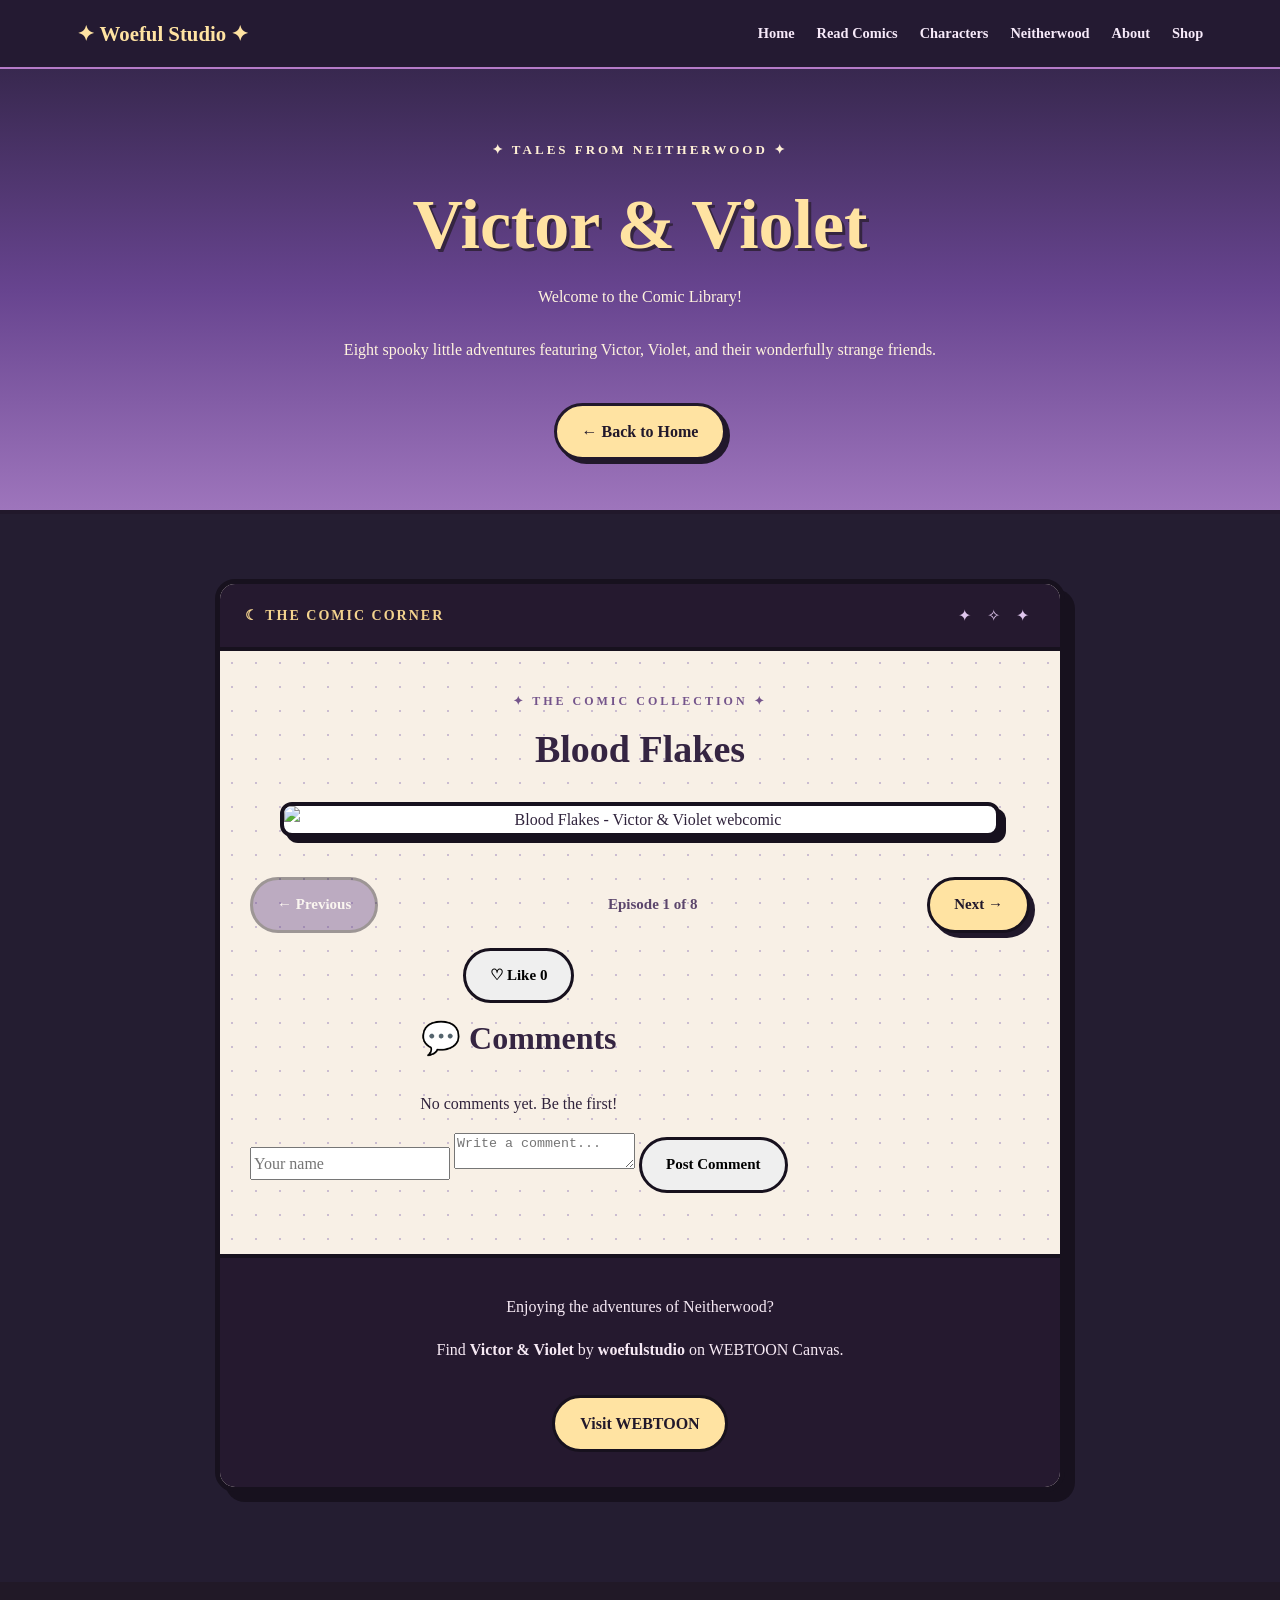
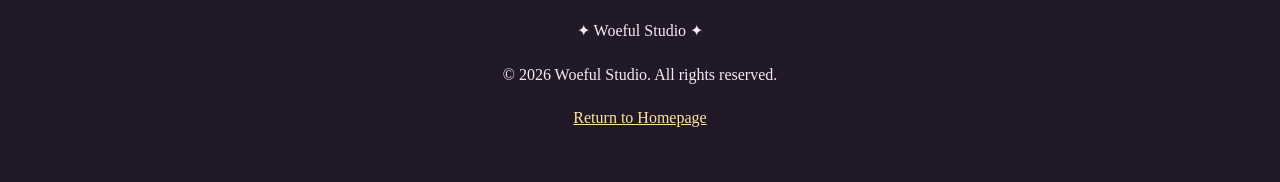
==== index.html @ b0bd18cb "Add files via upload" ====
<!DOCTYPE html>
<html lang="en">

<head>
  <meta charset="UTF-8">
  <meta name="viewport" content="width=device-width, initial-scale=1.0">

  <meta
    name="description"
    content="Read Victor & Violet, the spooky-cute webcomic by Woeful Studio."
  >

  <title>Read Victor &amp; Violet | Woeful Studio</title>

  <!-- Load the main website's stylesheet -->
  <link rel="stylesheet" href="../style.css">

  <style>

    /* =====================================
       COMIC LIBRARY PAGE STYLES
       ===================================== */

    body {
      margin: 0;
      background: #241d31;
      color: #fff4de;
      font-family: Georgia, "Times New Roman", serif;
    }

    .comic-library-header {
      padding: 70px 20px 50px;
      text-align: center;
      background: linear-gradient(
        180deg,
        #38284f,
        #67448f,
        #9e75bc
      );
      border-bottom: 4px solid #21182b;
    }

    .comic-library-header .eyebrow {
      color: #fff0d5;
      letter-spacing: 3px;
      font-size: 13px;
      font-weight: bold;
    }

    .comic-library-header h1 {
      color: #ffe3a2;
      font-size: clamp(40px, 7vw, 70px);
      line-height: 1.1;
      margin: 20px 0;
      text-shadow: 3px 3px 0 #352541;
    }

    .comic-library-header p {
      max-width: 700px;
      margin: 0 auto 25px;
    }

    .comic-library-header .back-home {
      display: inline-block;
      margin-top: 15px;
      padding: 12px 25px;
      background: #ffe3a2;
      color: #21182b;
      border: 3px solid #21182b;
      border-radius: 30px;
      box-shadow: 4px 4px 0 #21182b;
      text-decoration: none;
      font-weight: bold;
    }

    .comic-library-header .back-home:hover {
      background: #fff0c9;
    }

    .comics-section {
      padding: 65px 20px 90px;
      background: #241d31;
    }

    .comic-reader {
      max-width: 850px;
      margin: 0 auto;
      overflow: hidden;
      border: 5px solid #17111e;
      border-radius: 20px;
      box-shadow: 10px 10px 0 #17111e;
      background: #f8f0e6;
    }

    .reader-top {
      display: flex;
      align-items: center;
      justify-content: space-between;
      gap: 15px;
      flex-wrap: wrap;
      padding: 18px 25px;
      background: #25192f;
      color: #ffe3a2;
    }

    .reader-label {
      font-size: 14px;
      font-weight: bold;
      letter-spacing: 2px;
    }

    .reader-decoration {
      color: #dfc6ed;
    }

    .reader-content {
      padding: 30px;
      background-color: #f8f0e6;
      background-image:
        radial-gradient(#cbbdd1 1px, transparent 1px);
      background-size: 24px 24px;
    }

    .episode-reader {
      color: #30233c;
      text-align: center;
    }

    .episode-count {
      color: #74548b;
      font-size: 12px;
      font-weight: bold;
      letter-spacing: 3px;
      margin: 10px 0 15px;
    }

    .episode-reader h2 {
      color: #352542;
      font-size: clamp(26px, 4vw, 38px);
      margin: 15px 0 30px;
    }

    .episode-image-container {
      max-width: 720px;
      margin: 0 auto;
      overflow: hidden;
      background: white;
      border: 4px solid #17111e;
      border-radius: 12px;
      box-shadow: 6px 6px 0 #17111e;
    }

    .episode-image-container img {
      display: block;
      width: 100%;
      height: auto;
      object-fit: contain;
    }

    .episode-navigation {
      display: flex;
      align-items: center;
      justify-content: space-between;
      flex-wrap: wrap;
      gap: 15px;
      margin-top: 40px;
    }

    .episode-navigation button {
      padding: 12px 24px;
      border: 3px solid #17111e;
      border-radius: 30px;
      font-family: inherit;
      font-size: 15px;
      font-weight: bold;
      cursor: pointer;
    }

    .episode-navigation .outline-button {
      background: #65458b;
      color: white;
    }

    .episode-navigation .gold-button {
      background: #ffe3a2;
      color: #21182b;
    }

    .episode-navigation button:disabled {
      opacity: 0.4;
      cursor: not-allowed;
    }

    #episode-number {
      font-size: 15px;
      font-weight: bold;
      color: #5c466c;
    }

    .image-error {
      margin: 20px auto;
      padding: 15px;
      max-width: 600px;
      color: #8b2738;
      font-weight: bold;
      text-align: center;
    }

    .reader-bottom {
      padding: 35px 25px;
      text-align: center;
      background: #25192f;
      color: #f6e9f4;
    }

    .reader-bottom p {
      margin-bottom: 15px;
    }

    .reader-bottom a {
      display: inline-block;
      margin-top: 15px;
      padding: 12px 25px;
      background: #ffe3a2;
      color: #21182b;
      border: 3px solid #17111e;
      border-radius: 30px;
      text-decoration: none;
      font-weight: bold;
    }

    .comic-library-footer {
      padding: 35px 20px;
      background: #211927;
      text-align: center;
      color: #f7eaf7;
    }

    .comic-library-footer a {
      color: #ffe3a2;
    }

    @media (max-width: 650px) {

      .reader-content {
        padding: 15px;
      }

      .episode-image-container {
        border-width: 2px;
        box-shadow: 3px 3px 0 #17111e;
      }

      .episode-navigation {
        justify-content: center;
      }

      #episode-number {
        order: -1;
        width: 100%;
        text-align: center;
      }

      .episode-navigation button {
        font-size: 13px;
        padding: 12px 18px;
      }

    }

  </style>

</head>

<body>

  <!-- =====================================
       WEBSITE NAVIGATION
       ===================================== -->

  <header class="site-header">

    <a href="../index.html" class="brand">
      ✦ Woeful Studio ✦
    </a>

    <nav aria-label="Main navigation">
      <a href="../index.html">Home</a>
      <a href="index.html">Read Comics</a>
      <a href="../index.html#characters">Characters</a>
      <a href="../index.html#neitherwood">Neitherwood</a>
      <a href="../index.html#about">About</a>
      <a href="../shop.html">Shop</a>
    </nav>

  </header>

  <main>

    <!-- =====================================
         COMIC LIBRARY INTRODUCTION
         ===================================== -->

    <section class="comic-library-header">

      <p class="eyebrow">
        ✦ TALES FROM NEITHERWOOD ✦
      </p>

      <h1>
        Victor &amp; Violet
      </h1>

      <p>
        Welcome to the Comic Library!
      </p>

      <p>
        Eight spooky little adventures featuring
        Victor, Violet, and their wonderfully
        strange friends.
      </p>

      <a href="../index.html" class="back-home">
        ← Back to Home
      </a>

    </section>

    <!-- =====================================
         ACTUAL COMIC READER
         ===================================== -->

    <section class="comics-section" id="comics">

      <div class="comic-reader">

        <div class="reader-top">

          <span class="reader-label">
            ☾ THE COMIC CORNER
          </span>

          <span class="reader-decoration" aria-hidden="true">
            ✦ ✧ ✦
          </span>

        </div>

        <div class="reader-content">

          <div class="episode-reader">

            <p class="episode-count">
              ✦ THE COMIC COLLECTION ✦
            </p>

            <h2 id="episode-title">
              Blood Flakes
            </h2>

            <div class="episode-image-container">

              <img
                id="comic-image"
                src="images/episode-1.png.jpg"
                alt="Blood Flakes - Victor and Violet webcomic"
              >

            </div>

            <p
              id="image-error"
              class="image-error"
              hidden
              role="alert"
            >
              This comic image could not be loaded.
              Please check the image filename.
            </p>

            <div class="episode-navigation">

              <button
                type="button"
                id="previous-comic"
                class="outline-button"
                onclick="changeEpisode(-1)"
                disabled
              >
                ← Previous
              </button>

              <span id="episode-number" aria-live="polite">
                Episode 1 of 8
              </span>

              <button
                type="button"
                id="next-comic"
                class="gold-button"
                onclick="changeEpisode(1)"
              >
                Next →
              </button>

<!-- Comic Likes and Comments -->
<div class="comic-social">

  <button type="button" id="like-button">
    ♡ Like <span id="like-count">0</span>
  </button>

  <h3>💬 Comments</h3>

  <div id="comments-list">
    <p>No comments yet. Be the first!</p>
  </div>

  <form id="comment-form">
    <input
      type="text"
      id="comment-name"
      placeholder="Your name"
      maxlength="40"
      required
    >

    <textarea
      id="comment-text"
      placeholder="Write a comment..."
      maxlength="1000"
      required
    ></textarea>

    <button type="submit">Post Comment</button>
  </form>

  <p id="comment-message"></p>

</div>

            </div>

          </div>

        </div>

        <div class="reader-bottom">

          <p>
            Enjoying the adventures of Neitherwood?
          </p>

          <p>
            Find <strong>Victor &amp; Violet</strong>
            by <strong>woefulstudio</strong>
            on WEBTOON Canvas.
          </p>

          <a
            href="https://www.webtoons.com/"
            target="_blank"
            rel="noopener noreferrer"
          >
            Visit WEBTOON
          </a>

        </div>

      </div>

    </section>

  </main>

  <!-- =====================================
       FOOTER
       ===================================== -->

  <footer class="comic-library-footer">

    <p>✦ Woeful Studio ✦</p>

    <p>
      © 2026 Woeful Studio.
      All rights reserved.
    </p>

    <p>
      <a href="../index.html">Return to Homepage</a>
    </p>

  </footer>

  <script src="https://cdn.jsdelivr.net/npm/@supabase/supabase-js@2/dist/umd/supabase.min.js"></script>
<script src="supabase-config.js"></script>

  <!-- =====================================
       CONNECT COMIC READER JAVASCRIPT
       ===================================== -->     

  <script src="script.js"></script>

  <script src="comments.js"></script>

</body>
</html>
---- style.css ----
/* ============================================
   VICTOR & VIOLET — WOEFUL STUDIO
   COMPLETE WEBSITE STYLESHEET
   ============================================ */

/* GLOBAL SETTINGS */

:root {
  --ink: #21182b;
  --midnight: #241a32;
  --deep-purple: #352541;
  --purple: #65458b;
  --lavender: #c9a2e0;
  --pale-lavender: #ead9f0;
  --cream: #fff4de;
  --gold: #ffe3a2;
  --muted-gold: #f3d38e;
  --white: #fffdf9;
}

* {
  box-sizing: border-box;
}

html {
  scroll-behavior: smooth;
}

body {
  margin: 0;
  background: var(--midnight);
  color: var(--cream);
  font-family: Georgia, "Times New Roman", serif;
  line-height: 1.7;
}

img {
  max-width: 100%;
}

a {
  color: inherit;
}

button,
input {
  font: inherit;
}

section {
  scroll-margin-top: 80px;
}

h1,
h2,
h3,
p {
  margin-top: 0;
}

h2 {
  font-size: clamp(2rem, 5vw, 3.6rem);
  line-height: 1.2;
}

.eyebrow {
  font-size: 0.76rem;
  font-weight: bold;
  letter-spacing: 3px;
  text-transform: uppercase;
}

.section-heading {
  max-width: 850px;
  margin: 0 auto 45px;
  text-align: center;
}

.section-heading h2 {
  color: var(--gold);
  margin-bottom: 15px;
}

.section-heading p:last-child {
  color: #f0dfef;
}

/* ============================================
   HEADER & NAVIGATION
   ============================================ */

.site-header {
  position: relative;
  z-index: 20;
  display: flex;
  justify-content: space-between;
  align-items: center;
  flex-wrap: wrap;
  gap: 20px;
  padding: 16px 6%;
  background: #241a32;
  border-bottom: 2px solid #b57bc8;
}

.brand {
  color: var(--gold);
  font-size: 1.3rem;
  font-weight: bold;
  text-decoration: none;
  white-space: nowrap;
}

.site-header nav {
  display: flex;
  flex-wrap: wrap;
  align-items: center;
  gap: 22px;
}

.site-header nav a {
  color: #f7eafa;
  font-size: 0.9rem;
  font-weight: bold;
  text-decoration: none;
}

.site-header nav a:hover,
.site-header nav a:focus-visible {
  color: var(--gold);
  text-decoration: underline;
}

/* ============================================
   BUTTONS
   ============================================ */

.gold-button,
.outline-button {
  display: inline-flex;
  justify-content: center;
  align-items: center;
  gap: 8px;
  min-height: 46px;
  padding: 12px 25px;
  border: 3px solid var(--ink);
  border-radius: 999px;
  font-size: 0.95rem;
  font-weight: bold;
  text-decoration: none;
  text-align: center;
  cursor: pointer;
  transition:
    background 0.2s ease,
    transform 0.2s ease;
}

.gold-button {
  background: var(--gold);
  color: var(--ink);
  box-shadow: 5px 5px 0 var(--ink);
}

.outline-button {
  background: #715195;
  color: var(--white);
  box-shadow: 5px 5px 0 var(--ink);
}

.gold-button:hover:not(:disabled),
.outline-button:hover:not(:disabled) {
  transform: translateY(-3px);
}

.gold-button:hover:not(:disabled) {
  background: #fff0c9;
}

.outline-button:hover:not(:disabled) {
  background: #8964ad;
}

button:disabled {
  opacity: 0.45;
  cursor: not-allowed;
  box-shadow: none;
  transform: none;
}

a:focus-visible,
button:focus-visible {
  outline: 3px solid #e8b9ff;
  outline-offset: 4px;
}

/* ============================================
   HERO — PURPLE TWILIGHT SKY
   ============================================ */

.hero {
  position: relative;
  display: flex;
  align-items: center;
  justify-content: center;
  min-height: 620px;
  padding: 80px 6% 90px;
  overflow: hidden;
  text-align: center;
  background: linear-gradient(
    180deg,
    #38284f 0%,
    #67448f 52%,
    #b58bd1 100%
  );
}

.sky-stars {
  position: absolute;
  inset: 0;
  pointer-events: none;
  background-image:
    radial-gradient(circle, #fff6df 1px, transparent 2px),
    radial-gradient(circle, #f9dfff 1px, transparent 2px),
    radial-gradient(circle, #fff7f0 1.5px, transparent 2px);
  background-size:
    87px 89px,
    143px 127px,
    213px 169px;
  background-position:
    0 0,
    38px 25px,
    70px 50px;
  opacity: 0.8;
}

.moon {
  position: absolute;
  top: 55px;
  right: 8%;
  width: 100px;
  height: 100px;
  border-radius: 50%;
  background: var(--gold);
  box-shadow: 0 0 35px #ffe3a266;
}

.moon::after {
  content: "";
  position: absolute;
  top: -12px;
  left: 34px;
  width: 100px;
  height: 100px;
  border-radius: 50%;
  background: #473162;
}

.hero-bat {
  position: absolute;
  z-index: 1;
  font-size: 1.8rem;
  pointer-events: none;
}

.hero-bat-one {
  top: 27%;
  left: 8%;
  transform: rotate(-20deg);
}

.hero-bat-two {
  top: 18%;
  left: 49%;
  transform: rotate(15deg);
}

.hero-bat-three {
  top: 42%;
  right: 7%;
  transform: rotate(-15deg);
}

.hero-content {
  position: relative;
  z-index: 2;
  width: 100%;
  max-width: 850px;
}

.hero .eyebrow {
  color: var(--cream);
  margin-bottom: 25px;
}

.hero-heading {
  position: relative;
  width: min(100%, 650px);
  margin: 0 auto 25px;
  padding: 32px 25px;
  background: #4d356cdd;
  border: 3px solid #c99fe0;
  border-radius: 24px;
  box-shadow: 8px 9px 0 #21182b;
}

.hero-heading-bat {
  position: absolute;
  top: -25px;
  left: 50%;
  transform: translateX(-50%);
  font-size: 2rem;
}

.hero-heading h1 {
  color: var(--gold);
  font-size: clamp(3.5rem, 10vw, 6rem);
  line-height: 0.98;
  margin: 0 0 24px;
  text-shadow: 3px 3px 0 #3a254b;
}

.hero-heading p {
  margin: 0;
  color: #fff4e4;
  font-size: 1.2rem;
  font-style: italic;
  font-weight: bold;
}

.hero-description {
  max-width: 610px;
  margin: 25px auto;
  color: #fff8ef;
  font-size: 1.1rem;
}

.hero-buttons {
  display: flex;
  justify-content: center;
  flex-wrap: wrap;
  gap: 20px;
  margin-top: 30px;
}

/* ============================================
   GENERAL CONTENT SECTIONS
   ============================================ */

.content-section {
  padding: 95px 7%;
  text-align: center;
}

.content-section > p {
  max-width: 850px;
  margin: 0 auto 25px;
  font-size: 1.12rem;
}

.content-section h2 {
  color: var(--gold);
  margin-bottom: 45px;
}

/* ============================================
   SERIES INTRODUCTION
   ============================================ */

.intro-section {
  background: linear-gradient(
    180deg,
    #352541 0%,
    #50366f 100%
  );
}

.intro-section .eyebrow {
  color: #f5dfef;
}

.intro-section h2 {
  max-width: 780px;
  margin-left: auto;
  margin-right: auto;
}

.intro-icons {
  margin-top: 45px;
  font-size: 2.1rem;
  letter-spacing: 20px;
}

/* ============================================
   COMIC READER SECTION
   ============================================ */

.comics-section {
  padding: 95px 6%;
  background: #241d31;
}

.comic-reader {
  width: 100%;
  max-width: 850px;
  margin: 0 auto;
  overflow: hidden;
  background: #f8f0e6;
  border: 5px solid #17111e;
  border-radius: 20px;
  box-shadow: 12px 12px 0 #17111e;
}

.reader-top {
  display: flex;
  justify-content: space-between;
  align-items: center;
  flex-wrap: wrap;
  gap: 15px;
  padding: 18px 25px;
  background: #25192f;
  border-bottom: 4px solid #17111e;
}

.reader-label {
  color: var(--muted-gold);
  font-size: 14px;
  font-weight: bold;
  letter-spacing: 2px;
}

.reader-decoration {
  color: #dfc6ed;
  letter-spacing: 6px;
}

.reader-content {
  padding: 35px;
  background-color: #f8f0e6;
  background-image:
    radial-gradient(#cbbdd1 1px, transparent 1px);
  background-size: 24px 24px;
}

.episode-reader {
  width: 100%;
  text-align: center;
  color: #30233c;
}

.episode-count {
  color: #74548b;
  font-size: 12px;
  font-weight: bold;
  letter-spacing: 3px;
  margin: 10px 0 15px;
}

.episode-reader h3 {
  color: #352542;
  font-size: 32px;
  line-height: 1.3;
  margin: 15px 0 30px;
}

.episode-image-container {
  width: 100%;
  max-width: 720px;
  margin: 0 auto;
  overflow: hidden;
  background: #fff;
  border: 4px solid #17111e;
  border-radius: 12px;
  box-shadow: 6px 6px 0 #17111e;
}

.episode-image-container img {
  display: block;
  width: 100%;
  height: auto;
  object-fit: contain;
}

.episode-navigation {
  display: flex;
  justify-content: space-between;
  align-items: center;
  flex-wrap: wrap;
  gap: 18px;
  margin-top: 40px;
  padding-bottom: 15px;
}

.episode-navigation button {
  font-family: Georgia, "Times New Roman", serif;
  font-size: 15px;
  font-weight: bold;
  padding: 14px 25px;
}

.episode-navigation .outline-button {
  background: #513967;
  color: #fff5e9;
}

.episode-navigation .gold-button {
  background: var(--muted-gold);
  color: #17111e;
}

#episode-number {
  color: #5c466c;
  font-size: 15px;
  font-weight: bold;
  white-space: nowrap;
}

.reader-bottom {
  padding: 30px 25px 40px;
  text-align: center;
  color: #f6e9f4;
  background: #25192f;
  border-top: 4px solid #17111e;
}

.reader-bottom p {
  line-height: 1.8;
}

.reader-bottom .gold-button {
  margin-top: 15px;
}

/* ============================================
   CHARACTER PROFILES
   ============================================ */

.characters-section {
  padding: 95px 5%;
  background: #1d1b27;
}

.character-grid {
  display: grid;
  grid-template-columns: repeat(3, minmax(0, 1fr));
  gap: 28px;
  max-width: 1200px;
  margin: 0 auto;
}

.character-card {
  overflow: hidden;
  background: #f7f3e9;
  color: #352c3d;
  border: 3px solid #17111e;
  border-radius: 18px;
  box-shadow: 5px 5px 0 #17111e;
}

.character-card-top {
  display: flex;
  justify-content: space-between;
  padding: 16px 20px;
  background: #b99ac9;
  border-bottom: 3px solid #17111e;
  font-size: 0.9rem;
  font-weight: bold;
}

.character-card:nth-child(2) .character-card-top {
  background: #d7b8d7;
}

.character-card:nth-child(3) .character-card-top {
  background: #b6a7cc;
}

.character-art {
  display: flex;
  justify-content: center;
  align-items: center;
  min-height: 210px;
  padding: 20px;
  background-color: #e9e3ed;
  background-image:
    radial-gradient(#cfc5d5 1px, transparent 1px);
  background-size: 15px 15px;
  border-bottom: 3px solid #17111e;
}

.character-art p {
  color: #786d80;
  font-size: 0.9rem;
  font-style: italic;
  text-align: center;
}

.character-art img {
  display: block;
  max-width: 100%;
  max-height: 280px;
  object-fit: contain;
}

.character-details {
  padding: 25px;
}

.character-label {
  margin-bottom: 10px;
  color: #65546d;
  font-size: 0.75rem;
  font-weight: bold;
  letter-spacing: 2px;
}

.character-details h3 {
  color: #33283a;
  font-size: 1.6rem;
  line-height: 1.2;
  margin-bottom: 15px;
}

.character-details > p:last-child {
  margin-bottom: 0;
  color: #55495a;
  font-size: 0.95rem;
}

/* ============================================
   NEITHERWOOD TOWN INTRODUCTION
   ============================================ */

.neitherwood-section {
  padding: 105px 6%;
  background: linear-gradient(
    120deg,
    #9a6ac0 0%,
    #67448f 55%,
    #51336e 100%
  );
}

.neitherwood-content {
  display: grid;
  grid-template-columns: minmax(0, 1.2fr) minmax(0, 0.8fr);
  align-items: center;
  gap: 55px;
  max-width: 1200px;
  margin: 0 auto;
}

.neitherwood-text {
  min-width: 0;
}

.neitherwood-text .eyebrow {
  color: #f7e3f9;
}

.neitherwood-text h2 {
  max-width: 600px;
  color: var(--gold);
  margin-bottom: 25px;
}

.neitherwood-text p {
  max-width: 650px;
  font-size: 1.08rem;
}

.neitherwood-quote {
  margin-top: 30px;
  color: var(--gold);
  font-size: 1.35rem !important;
  font-style: italic;
  font-weight: bold;
}

.neitherwood-sign {
  display: flex;
  flex-direction: column;
  align-items: center;
  justify-content: center;
  gap: 16px;
  width: 100%;
  max-width: 390px;
  min-height: 215px;
  margin: 0 auto;
  padding: 24px 18px;
  background: var(--cream);
  color: #6e5681;
  border: 5px solid #3a294c;
  border-radius: 18px;
  box-shadow: 10px 10px 0 #3a294c;
  text-align: center;
  transform: rotate(4deg);
}

.neitherwood-sign span {
  font-size: 0.75rem;
  letter-spacing: 2px;
}

.neitherwood-sign strong {
  display: block;
  width: 100%;
  padding: 10px 0;
  border-top: 2px solid #ab96b6;
  border-bottom: 2px solid #ab96b6;
  font-size: clamp(1.3rem, 2.8vw, 2rem);
  letter-spacing: 1px;
  overflow-wrap: anywhere;
}

/* ============================================
   SHOP PROMOTION
   ============================================ */

.shop-promo-section {
  padding: 100px 7%;
  background: linear-gradient(
    180deg,
    #5b397e 0%,
    #69458d 100%
  );
  text-align: center;
}

.shop-promo-section .eyebrow {
  color: #f8e5f6;
}

.shop-promo-symbols {
  color: var(--gold);
  font-size: 2.2rem;
  letter-spacing: 12px;
  margin-bottom: 20px;
}

.shop-promo-section h2 {
  color: var(--gold);
  margin-bottom: 25px;
}

.shop-promo-section > p:not(.eyebrow) {
  max-width: 720px;
  margin: 0 auto 35px;
  font-size: 1.1rem;
}

/* ============================================
   ABOUT WOEFUL STUDIO
   ============================================ */

.about-section {
  background: #40304e;
  border-bottom: 3px solid #b57bc8;
}

.about-section .eyebrow {
  color: #f6e6f4;
}

.about-section .studio-signature {
  margin-top: 45px;
  color: var(--gold);
  font-size: 1.6rem;
  font-style: italic;
}

/* ============================================
   FOOTER
   ============================================ */

.site-footer {
  padding: 55px 6%;
  background: #211927;
  color: #f7eaf7;
  text-align: center;
}

.footer-brand {
  color: var(--gold);
  font-size: 2rem;
  font-weight: bold;
}

.footer-links {
  display: flex;
  justify-content: center;
  flex-wrap: wrap;
  gap: 28px;
  margin: 22px 0;
}

.footer-links a {
  text-decoration: none;
  font-weight: bold;
}

.footer-links a:hover {
  color: var(--gold);
}

.copyright,
.footer-note {
  font-size: 0.85rem;
}

/* ============================================
   WOEFUL ODDITIES SHOP PAGE
   ============================================ */

.shop-hero {
  position: relative;
  display: flex;
  justify-content: center;
  align-items: center;
  min-height: 450px;
  padding: 85px 7%;
  overflow: hidden;
  text-align: center;
  background: linear-gradient(
    180deg,
    #38284f,
    #76519c,
    #b28acd
  );
}

.shop-welcome {
  position: relative;
  z-index: 2;
  max-width: 800px;
}

.shop-welcome h1 {
  color: var(--gold);
  font-size: clamp(2.7rem, 7vw, 5rem);
  line-height: 1.15;
  margin: 15px 0 25px;
}

.shop-welcome h1 span {
  color: #fff2f8;
}

.shop-welcome > p:not(.eyebrow) {
  max-width: 650px;
  margin: 0 auto 30px;
  font-size: 1.1rem;
}

.shop-bat {
  position: absolute;
  font-size: 2rem;
}

.shop-bat-one {
  top: 25%;
  left: 10%;
}

.shop-bat-two {
  top: 35%;
  right: 10%;
}

.shop-ground {
  position: absolute;
  left: 0;
  right: 0;
  bottom: 0;
  height: 25px;
  background: #33243e;
}

.shop-announcement {
  background: #40304e;
}

.shop-notice {
  display: inline-block;
  margin-top: 15px;
  padding: 15px 30px;
  border: 2px solid var(--gold);
  border-radius: 15px;
  color: var(--gold);
  font-weight: bold;
}

.products-section {
  background: #241d31;
}

.product-grid {
  display: grid;
  grid-template-columns: repeat(3, minmax(0, 1fr));
  gap: 25px;
  max-width: 1200px;
  margin: 45px auto 0;
}

.product-card {
  overflow: hidden;
  background: #f7f1e8;
  color: #382b43;
  border: 3px solid #17111e;
  border-radius: 18px;
  text-align: left;
}

.product-display {
  display: flex;
  justify-content: center;
  align-items: center;
  min-height: 190px;
  font-size: 4rem;
  border-bottom: 3px solid #17111e;
}

.stickers-display {
  background: #d8c0e5;
}

.prints-display {
  background: #e7c7dc;
}

.bundles-display {
  background: #c6b5df;
}

.product-details {
  padding: 25px;
}

.product-category {
  color: #785e88;
  font-size: 0.72rem;
  font-weight: bold;
  letter-spacing: 2px;
}

.product-details h3 {
  font-size: 1.45rem;
  line-height: 1.3;
}

.product-details p {
  color: #5a4a60;
}

.coming-soon {
  display: inline-block;
  margin-top: 12px;
  padding: 8px 16px;
  background: #e8d9ed;
  border-radius: 20px;
  color: #5d3d75;
  font-size: 0.85rem;
  font-weight: bold;
}

.shop-about {
  background: #50366f;
}

.shop-about-box {
  max-width: 800px;
  margin: 0 auto;
}

.shop-about-box h2 {
  color: var(--gold);
}

.shop-about-box p {
  margin-bottom: 25px;
}

.shop-about-box .gold-button {
  margin-top: 15px;
}

/* ============================================
   TABLET RESPONSIVENESS
   ============================================ */

@media (max-width: 900px) {

  .character-grid,
  .product-grid {
    grid-template-columns: repeat(2, minmax(0, 1fr));
  }

  .neitherwood-content {
    grid-template-columns: 1fr;
  }

  .neitherwood-sign {
    transform: rotate(2deg);
  }

  .site-header {
    justify-content: center;
    text-align: center;
  }

  .site-header nav {
    justify-content: center;
  }

}

/* ============================================
   MOBILE RESPONSIVENESS
   ============================================ */

@media (max-width: 650px) {

  .site-header {
    padding: 18px 4%;
  }

  .site-header nav {
    gap: 12px;
  }

  .site-header nav a {
    font-size: 0.8rem;
  }

  .hero {
    min-height: 560px;
    padding: 80px 5% 65px;
  }

  .moon {
    width: 65px;
    height: 65px;
    top: 25px;
    right: 8%;
  }

  .moon::after {
    width: 65px;
    height: 65px;
    top: -8px;
    left: 23px;
  }

  .hero-heading {
    padding: 35px 15px 25px;
  }

  .hero-heading h1 {
    font-size: clamp(3rem, 14vw, 4.5rem);
  }

  .hero-heading p {
    font-size: 0.95rem;
  }

  .hero-description {
    font-size: 0.95rem;
  }

  .content-section,
  .characters-section,
  .shop-promo-section {
    padding: 70px 5%;
  }

  .comics-section {
    padding: 70px 4%;
  }

  .comic-reader {
    border-width: 3px;
    border-radius: 14px;
    box-shadow: 5px 5px 0 #17111e;
  }

  .reader-top {
    padding: 15px;
  }

  .reader-label {
    font-size: 11px;
    letter-spacing: 1px;
  }

  .reader-decoration {
    font-size: 12px;
    letter-spacing: 3px;
  }

  .reader-content {
    padding: 14px;
  }

  .episode-count {
    font-size: 10px;
    letter-spacing: 2px;
  }

  .episode-reader h3 {
    font-size: 24px;
    margin: 15px 0 25px;
  }

  .episode-image-container {
    border-width: 2px;
    border-radius: 8px;
    box-shadow: 3px 3px 0 #17111e;
  }

  .episode-navigation {
    justify-content: center;
    gap: 15px;
    margin-top: 30px;
  }

  .episode-navigation button {
    font-size: 13px;
    padding: 12px 18px;
  }

  #episode-number {
    width: 100%;
    order: -1;
    text-align: center;
    font-size: 13px;
  }

  .reader-bottom {
    padding: 25px 15px 35px;
  }

  .character-grid,
  .product-grid {
    grid-template-columns: 1fr;
  }

  .neitherwood-section {
    padding: 75px 5%;
  }

  .neitherwood-sign {
    max-width: 320px;
    transform: none;
  }

  .shop-hero {
    min-height: 400px;
    padding: 75px 5%;
  }

  .footer-brand {
    font-size: 1.6rem;
  }

}

/* ============================================
   REDUCED MOTION ACCESSIBILITY
   ============================================ */

@media (prefers-reduced-motion: reduce) {

  html {
    scroll-behavior: auto;
  }

  .gold-button,
  .outline-button {
    transition: none;
  }

}
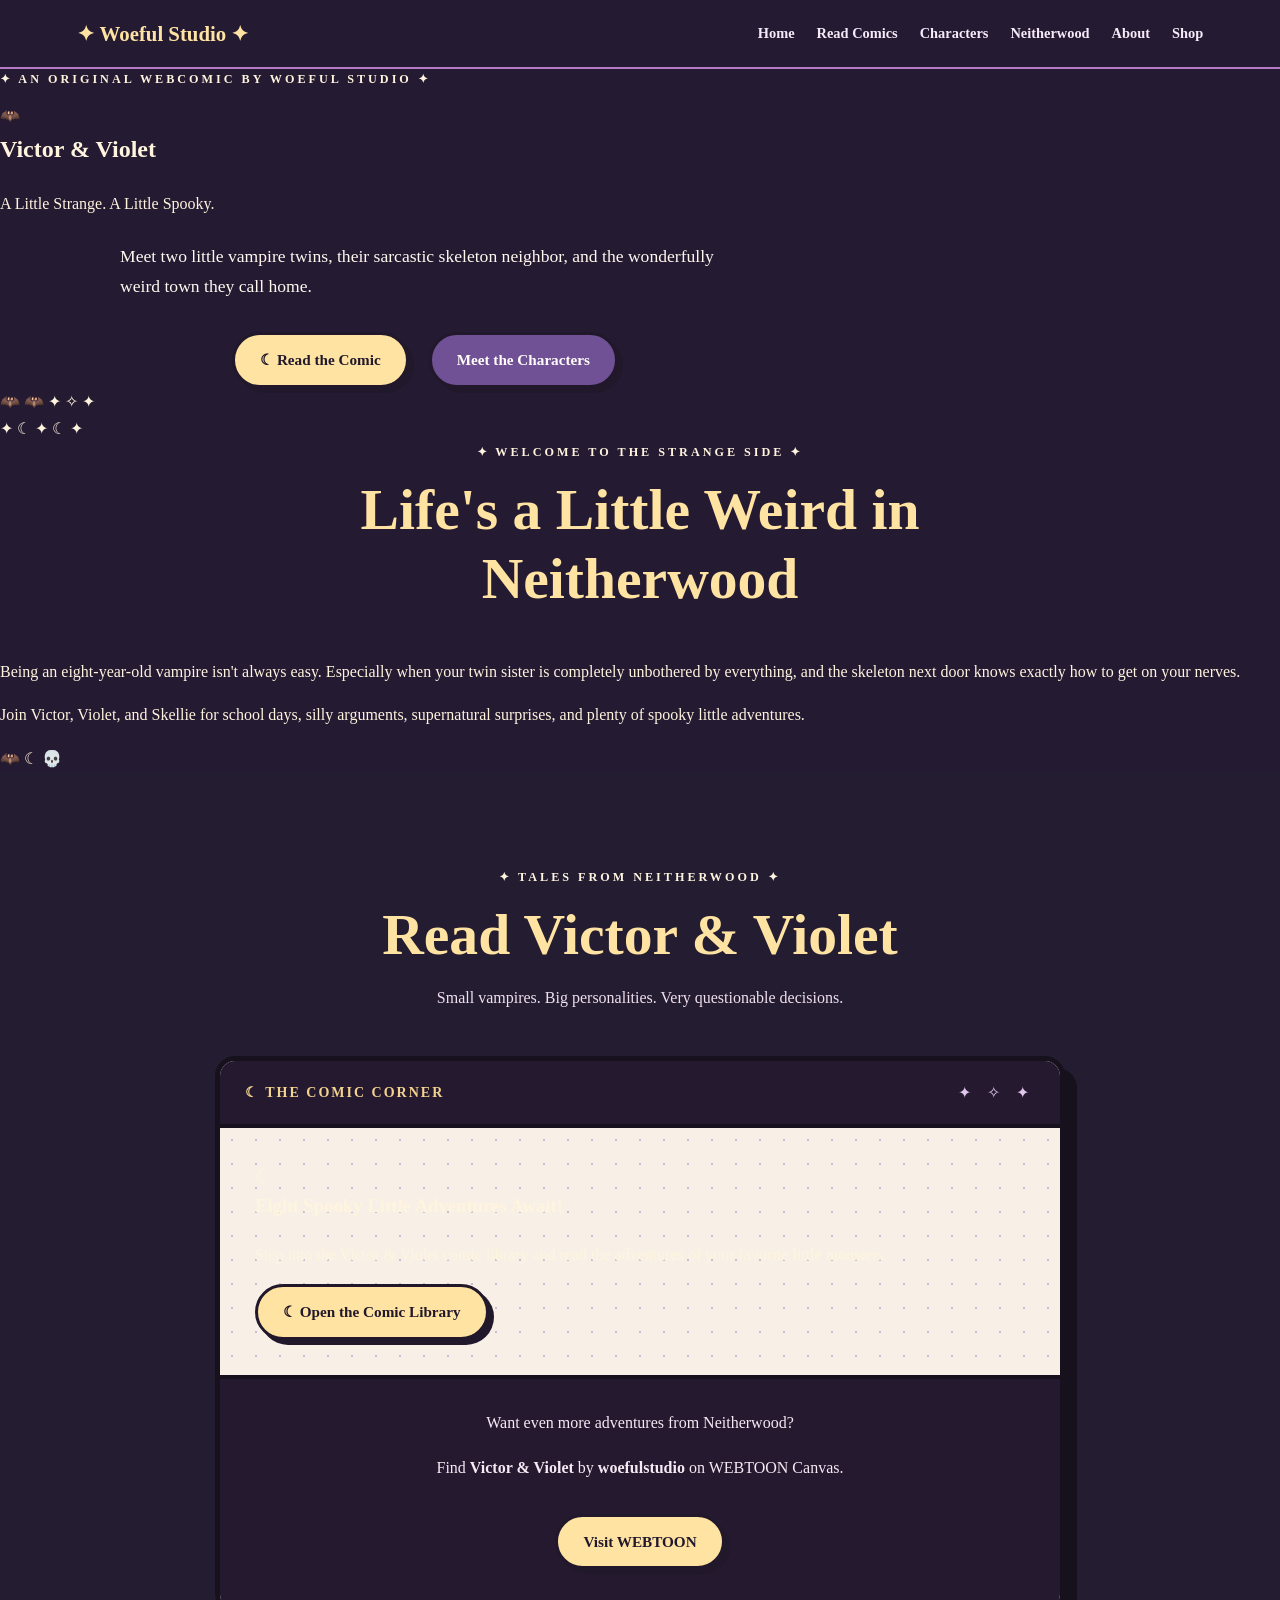
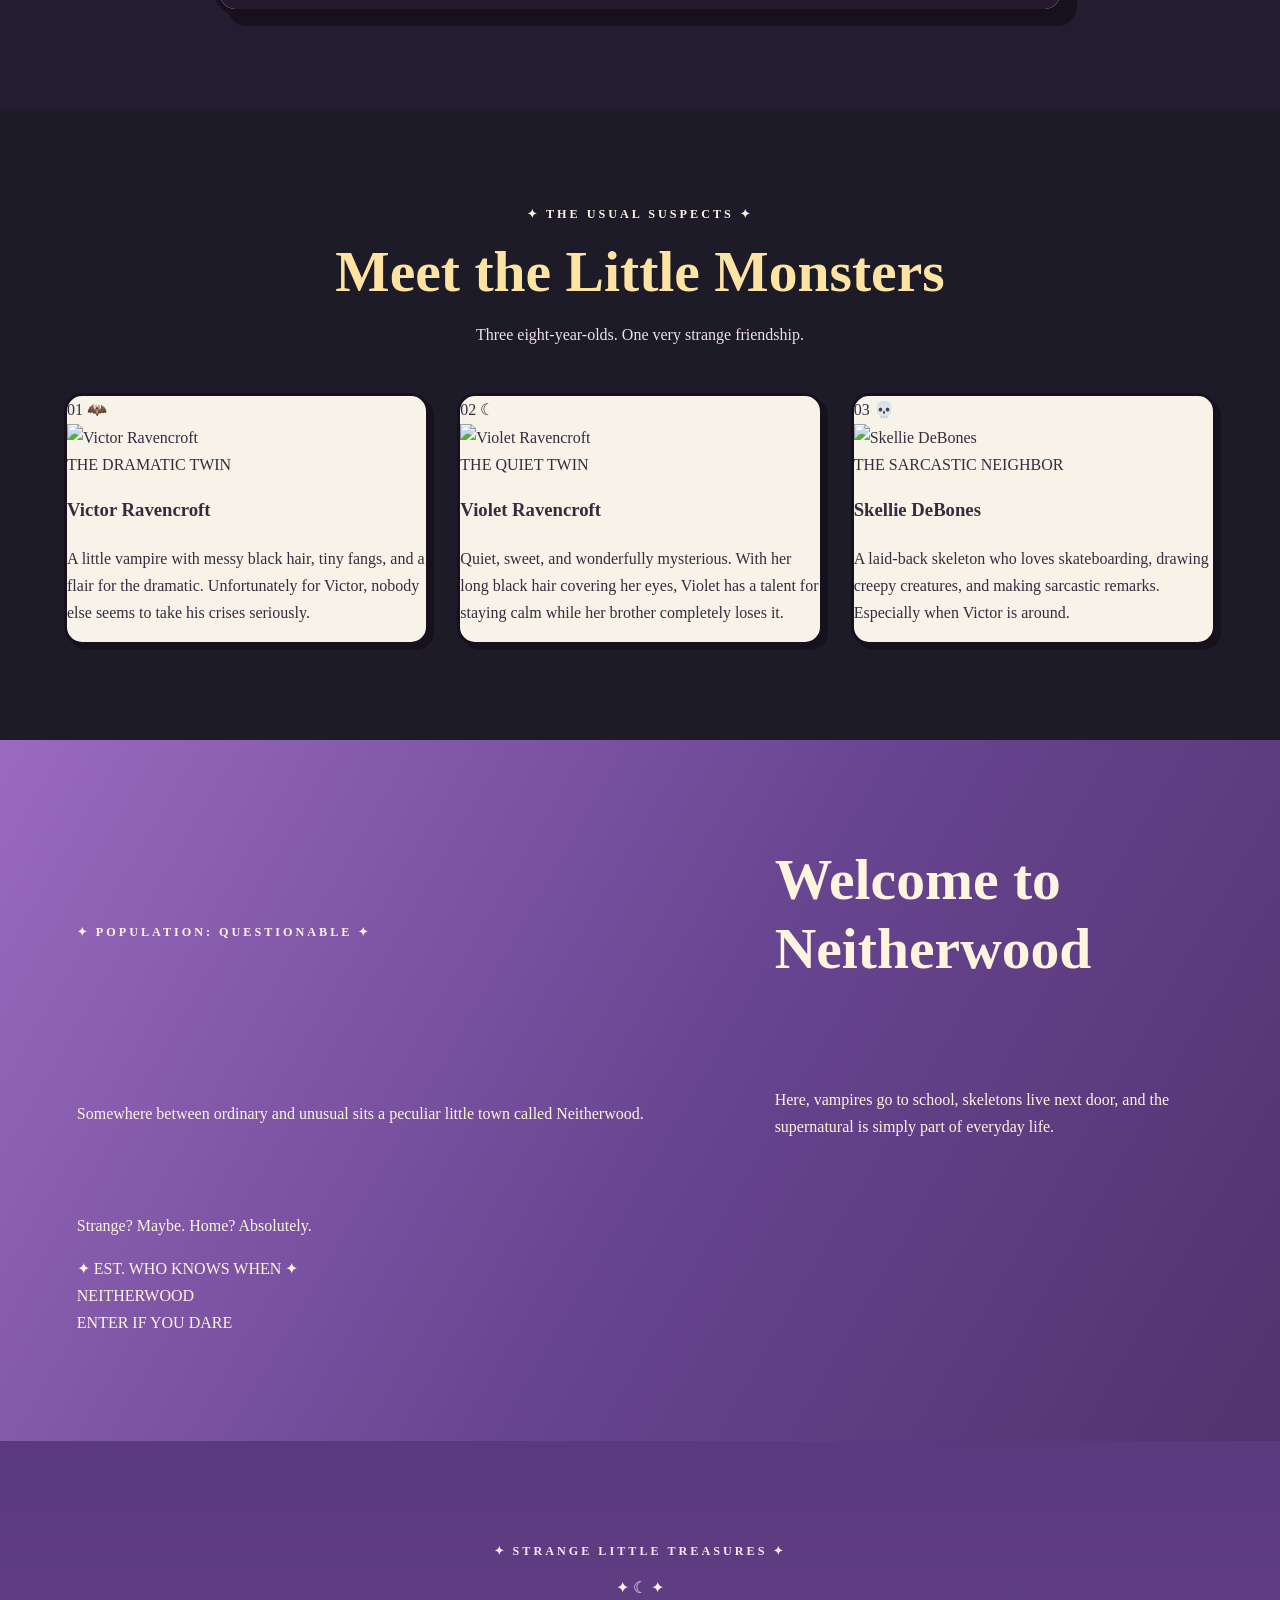
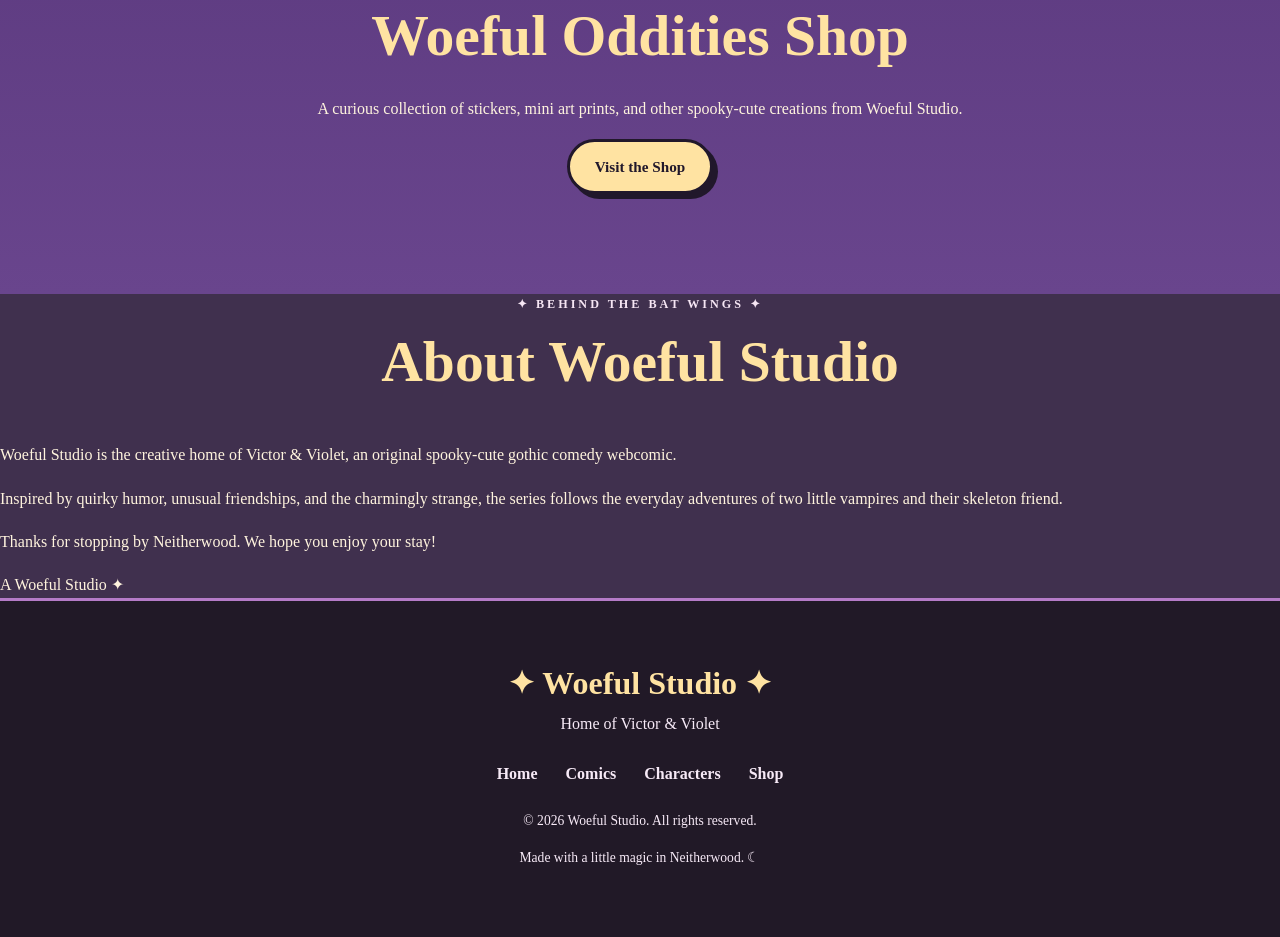
==== commit bf85ffc9: "Refactor index.html for Victor & Violet webcomic Updated the HTML structure and content for the Vict" ====
--- a/index.html
+++ b/index.html
@@ -1,338 +1,183 @@
-
 <!DOCTYPE html>
+
 <html lang="en">
 
 <head>
   <meta charset="UTF-8">
+
   <meta name="viewport" content="width=device-width, initial-scale=1.0">
 
   <meta
     name="description"
-    content="Read Victor & Violet, the spooky-cute webcomic by Woeful Studio."
+    content="Welcome to Victor & Violet, a spooky-cute gothic comedy webcomic from Woeful Studio."
   >
 
-  <title>Read Victor &amp; Violet | Woeful Studio</title>
-
-  <!-- Load the main website's stylesheet -->
-  <link rel="stylesheet" href="../style.css">
-
-  <style>
-
-    /* =====================================
-       COMIC LIBRARY PAGE STYLES
-       ===================================== */
-
-    body {
-      margin: 0;
-      background: #241d31;
-      color: #fff4de;
-      font-family: Georgia, "Times New Roman", serif;
-    }
-
-    .comic-library-header {
-      padding: 70px 20px 50px;
-      text-align: center;
-      background: linear-gradient(
-        180deg,
-        #38284f,
-        #67448f,
-        #9e75bc
-      );
-      border-bottom: 4px solid #21182b;
-    }
-
-    .comic-library-header .eyebrow {
-      color: #fff0d5;
-      letter-spacing: 3px;
-      font-size: 13px;
-      font-weight: bold;
-    }
-
-    .comic-library-header h1 {
-      color: #ffe3a2;
-      font-size: clamp(40px, 7vw, 70px);
-      line-height: 1.1;
-      margin: 20px 0;
-      text-shadow: 3px 3px 0 #352541;
-    }
-
-    .comic-library-header p {
-      max-width: 700px;
-      margin: 0 auto 25px;
-    }
-
-    .comic-library-header .back-home {
-      display: inline-block;
-      margin-top: 15px;
-      padding: 12px 25px;
-      background: #ffe3a2;
-      color: #21182b;
-      border: 3px solid #21182b;
-      border-radius: 30px;
-      box-shadow: 4px 4px 0 #21182b;
-      text-decoration: none;
-      font-weight: bold;
-    }
-
-    .comic-library-header .back-home:hover {
-      background: #fff0c9;
-    }
-
-    .comics-section {
-      padding: 65px 20px 90px;
-      background: #241d31;
-    }
-
-    .comic-reader {
-      max-width: 850px;
-      margin: 0 auto;
-      overflow: hidden;
-      border: 5px solid #17111e;
-      border-radius: 20px;
-      box-shadow: 10px 10px 0 #17111e;
-      background: #f8f0e6;
-    }
-
-    .reader-top {
-      display: flex;
-      align-items: center;
-      justify-content: space-between;
-      gap: 15px;
-      flex-wrap: wrap;
-      padding: 18px 25px;
-      background: #25192f;
-      color: #ffe3a2;
-    }
-
-    .reader-label {
-      font-size: 14px;
-      font-weight: bold;
-      letter-spacing: 2px;
-    }
-
-    .reader-decoration {
-      color: #dfc6ed;
-    }
-
-    .reader-content {
-      padding: 30px;
-      background-color: #f8f0e6;
-      background-image:
-        radial-gradient(#cbbdd1 1px, transparent 1px);
-      background-size: 24px 24px;
-    }
-
-    .episode-reader {
-      color: #30233c;
-      text-align: center;
-    }
-
-    .episode-count {
-      color: #74548b;
-      font-size: 12px;
-      font-weight: bold;
-      letter-spacing: 3px;
-      margin: 10px 0 15px;
-    }
-
-    .episode-reader h2 {
-      color: #352542;
-      font-size: clamp(26px, 4vw, 38px);
-      margin: 15px 0 30px;
-    }
-
-    .episode-image-container {
-      max-width: 720px;
-      margin: 0 auto;
-      overflow: hidden;
-      background: white;
-      border: 4px solid #17111e;
-      border-radius: 12px;
-      box-shadow: 6px 6px 0 #17111e;
-    }
-
-    .episode-image-container img {
-      display: block;
-      width: 100%;
-      height: auto;
-      object-fit: contain;
-    }
-
-    .episode-navigation {
-      display: flex;
-      align-items: center;
-      justify-content: space-between;
-      flex-wrap: wrap;
-      gap: 15px;
-      margin-top: 40px;
-    }
-
-    .episode-navigation button {
-      padding: 12px 24px;
-      border: 3px solid #17111e;
-      border-radius: 30px;
-      font-family: inherit;
-      font-size: 15px;
-      font-weight: bold;
-      cursor: pointer;
-    }
-
-    .episode-navigation .outline-button {
-      background: #65458b;
-      color: white;
-    }
-
-    .episode-navigation .gold-button {
-      background: #ffe3a2;
-      color: #21182b;
-    }
-
-    .episode-navigation button:disabled {
-      opacity: 0.4;
-      cursor: not-allowed;
-    }
-
-    #episode-number {
-      font-size: 15px;
-      font-weight: bold;
-      color: #5c466c;
-    }
-
-    .image-error {
-      margin: 20px auto;
-      padding: 15px;
-      max-width: 600px;
-      color: #8b2738;
-      font-weight: bold;
-      text-align: center;
-    }
-
-    .reader-bottom {
-      padding: 35px 25px;
-      text-align: center;
-      background: #25192f;
-      color: #f6e9f4;
-    }
-
-    .reader-bottom p {
-      margin-bottom: 15px;
-    }
-
-    .reader-bottom a {
-      display: inline-block;
-      margin-top: 15px;
-      padding: 12px 25px;
-      background: #ffe3a2;
-      color: #21182b;
-      border: 3px solid #17111e;
-      border-radius: 30px;
-      text-decoration: none;
-      font-weight: bold;
-    }
-
-    .comic-library-footer {
-      padding: 35px 20px;
-      background: #211927;
-      text-align: center;
-      color: #f7eaf7;
-    }
-
-    .comic-library-footer a {
-      color: #ffe3a2;
-    }
-
-    @media (max-width: 650px) {
-
-      .reader-content {
-        padding: 15px;
-      }
-
-      .episode-image-container {
-        border-width: 2px;
-        box-shadow: 3px 3px 0 #17111e;
-      }
-
-      .episode-navigation {
-        justify-content: center;
-      }
-
-      #episode-number {
-        order: -1;
-        width: 100%;
-        text-align: center;
-      }
-
-      .episode-navigation button {
-        font-size: 13px;
-        padding: 12px 18px;
-      }
-
-    }
-
-  </style>
-
+  <title>Victor &amp; Violet | Woeful Studio</title>
+
+  <link rel="stylesheet" href="style.css">
 </head>
 
 <body>
 
-  <!-- =====================================
-       WEBSITE NAVIGATION
-       ===================================== -->
+  <!-- ===================================
+       WEBSITE HEADER
+       =================================== -->
 
   <header class="site-header">
 
-    <a href="../index.html" class="brand">
+    <a href="index.html" class="brand">
       ✦ Woeful Studio ✦
     </a>
 
     <nav aria-label="Main navigation">
-      <a href="../index.html">Home</a>
-      <a href="index.html">Read Comics</a>
-      <a href="../index.html#characters">Characters</a>
-      <a href="../index.html#neitherwood">Neitherwood</a>
-      <a href="../index.html#about">About</a>
-      <a href="../shop.html">Shop</a>
+      <a href="#home">Home</a>
+      <a href="comics/index.html">Read Comics</a>
+      <a href="#characters">Characters</a>
+      <a href="#neitherwood">Neitherwood</a>
+      <a href="#about">About</a>
+      <a href="shop.html">Shop</a>
     </nav>
 
   </header>
 
+
   <main>
 
-    <!-- =====================================
-         COMIC LIBRARY INTRODUCTION
-         ===================================== -->
-
-    <section class="comic-library-header">
-
-      <p class="eyebrow">
-        ✦ TALES FROM NEITHERWOOD ✦
+    <!-- ===================================
+         WELCOME TO VICTOR & VIOLET
+         =================================== -->
+
+    <section class="comic-hero" id="home">
+
+      <div class="hero-stars" aria-hidden="true"></div>
+      <div class="hero-moon" aria-hidden="true"></div>
+
+      <div class="hero-content">
+
+        <p class="eyebrow">
+          ✦ AN ORIGINAL WEBCOMIC BY WOEFUL STUDIO ✦
+        </p>
+
+        <div class="hero-title-frame">
+
+          <span class="title-decoration" aria-hidden="true">
+            🦇
+          </span>
+
+          <h1>
+            Victor
+            <span class="title-amp">&amp;</span>
+            Violet
+          </h1>
+
+          <p class="comic-subtitle">
+            A Little Strange. A Little Spooky.
+          </p>
+
+        </div>
+
+        <p class="hero-description">
+          Meet two little vampire twins, their sarcastic
+          skeleton neighbor, and the wonderfully weird
+          town they call home.
+        </p>
+
+        <div class="hero-buttons">
+
+          <a href="comics/index.html" class="gold-button">
+            ☾ Read the Comic
+          </a>
+
+          <a href="#characters" class="outline-button">
+            Meet the Characters
+          </a>
+
+        </div>
+
+      </div>
+
+      <!-- SIMPLE CSS DECORATIONS -->
+
+      <div class="hero-decoration" aria-hidden="true">
+
+        <span class="floating-bat bat-left">🦇</span>
+        <span class="floating-bat bat-right">🦇</span>
+
+        <span class="floating-star star-one">✦</span>
+        <span class="floating-star star-two">✧</span>
+        <span class="floating-star star-three">✦</span>
+
+      </div>
+
+      <div class="hero-bottom-border" aria-hidden="true">
+        ✦ ☾ ✦ ☾ ✦
+      </div>
+
+    </section>
+
+
+    <!-- ===================================
+         INTRODUCTION
+         =================================== -->
+
+    <section class="welcome-section">
+
+      <div class="section-heading">
+
+        <p class="eyebrow">
+          ✦ WELCOME TO THE STRANGE SIDE ✦
+        </p>
+
+        <h2>
+          Life's a Little Weird in Neitherwood
+        </h2>
+
+      </div>
+
+      <p class="welcome-description">
+        Being an eight-year-old vampire isn't always easy.
+        Especially when your twin sister is completely
+        unbothered by everything, and the skeleton next door
+        knows exactly how to get on your nerves.
       </p>
 
-      <h1>
-        Victor &amp; Violet
-      </h1>
-
-      <p>
-        Welcome to the Comic Library!
+      <p class="welcome-description">
+        Join Victor, Violet, and Skellie for school days,
+        silly arguments, supernatural surprises, and
+        plenty of spooky little adventures.
       </p>
 
-      <p>
-        Eight spooky little adventures featuring
-        Victor, Violet, and their wonderfully
-        strange friends.
-      </p>
-
-      <a href="../index.html" class="back-home">
-        ← Back to Home
-      </a>
+      <div class="welcome-doodles" aria-hidden="true">
+        <span>🦇</span>
+        <span>☾</span>
+        <span>💀</span>
+      </div>
 
     </section>
 
-    <!-- =====================================
-         ACTUAL COMIC READER
-         ===================================== -->
+
+    <!-- ===================================
+         COMIC LIBRARY ENTRANCE
+         =================================== -->
 
     <section class="comics-section" id="comics">
+
+      <div class="section-heading">
+
+        <p class="eyebrow">
+          ✦ TALES FROM NEITHERWOOD ✦
+        </p>
+
+        <h2>
+          Read Victor &amp; Violet
+        </h2>
+
+        <p>
+          Small vampires. Big personalities.
+          Very questionable decisions.
+        </p>
+
+      </div>
 
       <div class="comic-reader">
 
@@ -350,98 +195,28 @@
 
         <div class="reader-content">
 
-          <div class="episode-reader">
-
-            <p class="episode-count">
-              ✦ THE COMIC COLLECTION ✦
+          <div class="comic-placeholder">
+
+            <div class="placeholder-icon" aria-hidden="true">
+              ☾
+            </div>
+
+            <h3>
+              Eight Spooky Little Adventures Await!
+            </h3>
+
+            <p>
+              Step into the Victor &amp; Violet comic library
+              and read the adventures of your favorite
+              little monsters.
             </p>
 
-            <h2 id="episode-title">
-              Blood Flakes
-            </h2>
-
-            <div class="episode-image-container">
-
-              <img
-                id="comic-image"
-                src="images/episode-1.png.jpg"
-                alt="Blood Flakes - Victor and Violet webcomic"
-              >
-
-            </div>
-
-            <p
-              id="image-error"
-              class="image-error"
-              hidden
-              role="alert"
+            <a
+              href="comics/index.html"
+              class="gold-button"
             >
-              This comic image could not be loaded.
-              Please check the image filename.
-            </p>
-
-            <div class="episode-navigation">
-
-              <button
-                type="button"
-                id="previous-comic"
-                class="outline-button"
-                onclick="changeEpisode(-1)"
-                disabled
-              >
-                ← Previous
-              </button>
-
-              <span id="episode-number" aria-live="polite">
-                Episode 1 of 8
-              </span>
-
-              <button
-                type="button"
-                id="next-comic"
-                class="gold-button"
-                onclick="changeEpisode(1)"
-              >
-                Next →
-              </button>
-
-<!-- Comic Likes and Comments -->
-<div class="comic-social">
-
-  <button type="button" id="like-button">
-    ♡ Like <span id="like-count">0</span>
-  </button>
-
-  <h3>💬 Comments</h3>
-
-  <div id="comments-list">
-    <p>No comments yet. Be the first!</p>
-  </div>
-
-  <form id="comment-form">
-    <input
-      type="text"
-      id="comment-name"
-      placeholder="Your name"
-      maxlength="40"
-      required
-    >
-
-    <textarea
-      id="comment-text"
-      placeholder="Write a comment..."
-      maxlength="1000"
-      required
-    ></textarea>
-
-    <button type="submit">Post Comment</button>
-  </form>
-
-  <p id="comment-message"></p>
-
-</div>
-
-            </div>
+              ☾ Open the Comic Library
+            </a>
 
           </div>
 
@@ -450,7 +225,7 @@
         <div class="reader-bottom">
 
           <p>
-            Enjoying the adventures of Neitherwood?
+            Want even more adventures from Neitherwood?
           </p>
 
           <p>
@@ -463,6 +238,7 @@
             href="https://www.webtoons.com/"
             target="_blank"
             rel="noopener noreferrer"
+            class="gold-button"
           >
             Visit WEBTOON
           </a>
@@ -473,37 +249,360 @@
 
     </section>
 
+
+    <!-- ===================================
+         CHARACTER INTRODUCTIONS
+         =================================== -->
+
+    <section class="characters-section" id="characters">
+
+      <div class="section-heading">
+
+        <p class="eyebrow">
+          ✦ THE USUAL SUSPECTS ✦
+        </p>
+
+        <h2>
+          Meet the Little Monsters
+        </h2>
+
+        <p>
+          Three eight-year-olds.
+          One very strange friendship.
+        </p>
+
+      </div>
+
+
+      <div class="character-grid">
+
+
+        <!-- ===================================
+             VICTOR
+             =================================== -->
+
+        <article class="character-card victor-card">
+
+          <div class="character-top">
+
+            <span class="character-number">
+              01
+            </span>
+
+            <span class="character-icon" aria-hidden="true">
+              🦇
+            </span>
+
+          </div>
+
+          <div class="character-art-space">
+
+            <img
+              src="images/victor.png"
+              alt="Victor Ravencroft"
+              class="character-image"
+            >
+
+          </div>
+
+          <div class="character-info">
+
+            <p class="character-role">
+              THE DRAMATIC TWIN
+            </p>
+
+            <h3>
+              Victor Ravencroft
+            </h3>
+
+            <p>
+              A little vampire with messy black hair,
+              tiny fangs, and a flair for the dramatic.
+              Unfortunately for Victor, nobody else
+              seems to take his crises seriously.
+            </p>
+
+          </div>
+
+        </article>
+
+
+        <!-- ===================================
+             VIOLET
+             =================================== -->
+
+        <article class="character-card violet-card">
+
+          <div class="character-top">
+
+            <span class="character-number">
+              02
+            </span>
+
+            <span class="character-icon" aria-hidden="true">
+              ☾
+            </span>
+
+          </div>
+
+          <div class="character-art-space">
+
+            <img
+              src="images/violet.png"
+              alt="Violet Ravencroft"
+              class="character-image"
+            >
+
+          </div>
+
+          <div class="character-info">
+
+            <p class="character-role">
+              THE QUIET TWIN
+            </p>
+
+            <h3>
+              Violet Ravencroft
+            </h3>
+
+            <p>
+              Quiet, sweet, and wonderfully mysterious.
+              With her long black hair covering her eyes,
+              Violet has a talent for staying calm
+              while her brother completely loses it.
+            </p>
+
+          </div>
+
+        </article>
+
+
+        <!-- ===================================
+             SKELLIE
+             =================================== -->
+
+        <article class="character-card skellie-card">
+
+          <div class="character-top">
+
+            <span class="character-number">
+              03
+            </span>
+
+            <span class="character-icon" aria-hidden="true">
+              💀
+            </span>
+
+          </div>
+
+          <div class="character-art-space">
+
+            <img
+              src="images/Skellie.png"
+              alt="Skellie DeBones"
+              class="character-image"
+            >
+
+          </div>
+
+          <div class="character-info">
+
+            <p class="character-role">
+              THE SARCASTIC NEIGHBOR
+            </p>
+
+            <h3>
+              Skellie DeBones
+            </h3>
+
+            <p>
+              A laid-back skeleton who loves skateboarding,
+              drawing creepy creatures, and making
+              sarcastic remarks. Especially when
+              Victor is around.
+            </p>
+
+          </div>
+
+        </article>
+
+
+      </div>
+
+    </section>
+
+
+    <!-- ===================================
+         NEITHERWOOD
+         =================================== -->
+
+    <section class="neitherwood-section" id="neitherwood">
+
+      <div class="neitherwood-content">
+
+        <p class="eyebrow">
+          ✦ POPULATION: QUESTIONABLE ✦
+        </p>
+
+        <h2>
+          Welcome to Neitherwood
+        </h2>
+
+        <p>
+          Somewhere between ordinary and unusual
+          sits a peculiar little town called Neitherwood.
+        </p>
+
+        <p>
+          Here, vampires go to school, skeletons
+          live next door, and the supernatural
+          is simply part of everyday life.
+        </p>
+
+        <p class="neitherwood-tagline">
+          Strange? Maybe. Home? Absolutely.
+        </p>
+
+      </div>
+
+      <!-- SIMPLE DECORATIVE TOWN SIGN -->
+
+      <div class="town-sign" aria-hidden="true">
+
+        <div class="sign-top">
+          ✦ EST. WHO KNOWS WHEN ✦
+        </div>
+
+        <div class="sign-name">
+          NEITHERWOOD
+        </div>
+
+        <div class="sign-bottom">
+          ENTER IF YOU DARE
+        </div>
+
+      </div>
+
+    </section>
+
+
+    <!-- ===================================
+         SHOP PROMOTION
+         =================================== -->
+
+    <section class="shop-promo-section">
+
+      <div class="shop-promo-content">
+
+        <p class="eyebrow">
+          ✦ STRANGE LITTLE TREASURES ✦
+        </p>
+
+        <div class="shop-symbol" aria-hidden="true">
+          ✦ ☾ ✦
+        </div>
+
+        <h2>
+          Woeful Oddities Shop
+        </h2>
+
+        <p>
+          A curious collection of stickers,
+          mini art prints, and other
+          spooky-cute creations from Woeful Studio.
+        </p>
+
+        <a href="shop.html" class="gold-button">
+          Visit the Shop
+        </a>
+
+      </div>
+
+    </section>
+
+
+    <!-- ===================================
+         ABOUT WOEFUL STUDIO
+         =================================== -->
+
+    <section class="about-section" id="about">
+
+      <div class="section-heading">
+
+        <p class="eyebrow">
+          ✦ BEHIND THE BAT WINGS ✦
+        </p>
+
+        <h2>
+          About Woeful Studio
+        </h2>
+
+      </div>
+
+      <div class="about-content">
+
+        <p>
+          Woeful Studio is the creative home of
+          Victor &amp; Violet, an original
+          spooky-cute gothic comedy webcomic.
+        </p>
+
+        <p>
+          Inspired by quirky humor, unusual friendships,
+          and the charmingly strange, the series follows
+          the everyday adventures of two little vampires
+          and their skeleton friend.
+        </p>
+
+        <p>
+          Thanks for stopping by Neitherwood.
+          We hope you enjoy your stay!
+        </p>
+
+        <div class="about-signature">
+          A Woeful Studio ✦
+        </div>
+
+      </div>
+
+    </section>
+
   </main>
 
-  <!-- =====================================
+
+  <!-- ===================================
        FOOTER
-       ===================================== -->
-
-  <footer class="comic-library-footer">
-
-    <p>✦ Woeful Studio ✦</p>
+       =================================== -->
+
+  <footer class="site-footer">
+
+    <div class="footer-brand">
+      ✦ Woeful Studio ✦
+    </div>
 
     <p>
-      © 2026 Woeful Studio.
-      All rights reserved.
+      Home of Victor &amp; Violet
     </p>
 
-    <p>
-      <a href="../index.html">Return to Homepage</a>
+    <div class="footer-links">
+
+      <a href="#home">Home</a>
+      <a href="comics/index.html">Comics</a>
+      <a href="#characters">Characters</a>
+      <a href="shop.html">Shop</a>
+
+    </div>
+
+    <p class="copyright">
+      © 2026 Woeful Studio. All rights reserved.
     </p>
 
+    <p class="footer-note">
+      Made with a little magic in Neitherwood. ☾
+    </p>
+
   </footer>
 
-  <script src="https://cdn.jsdelivr.net/npm/@supabase/supabase-js@2/dist/umd/supabase.min.js"></script>
-<script src="supabase-config.js"></script>
-
-  <!-- =====================================
-       CONNECT COMIC READER JAVASCRIPT
-       ===================================== -->     
-
-  <script src="script.js"></script>
-
-  <script src="comments.js"></script>
-
 </body>
+
 </html>
